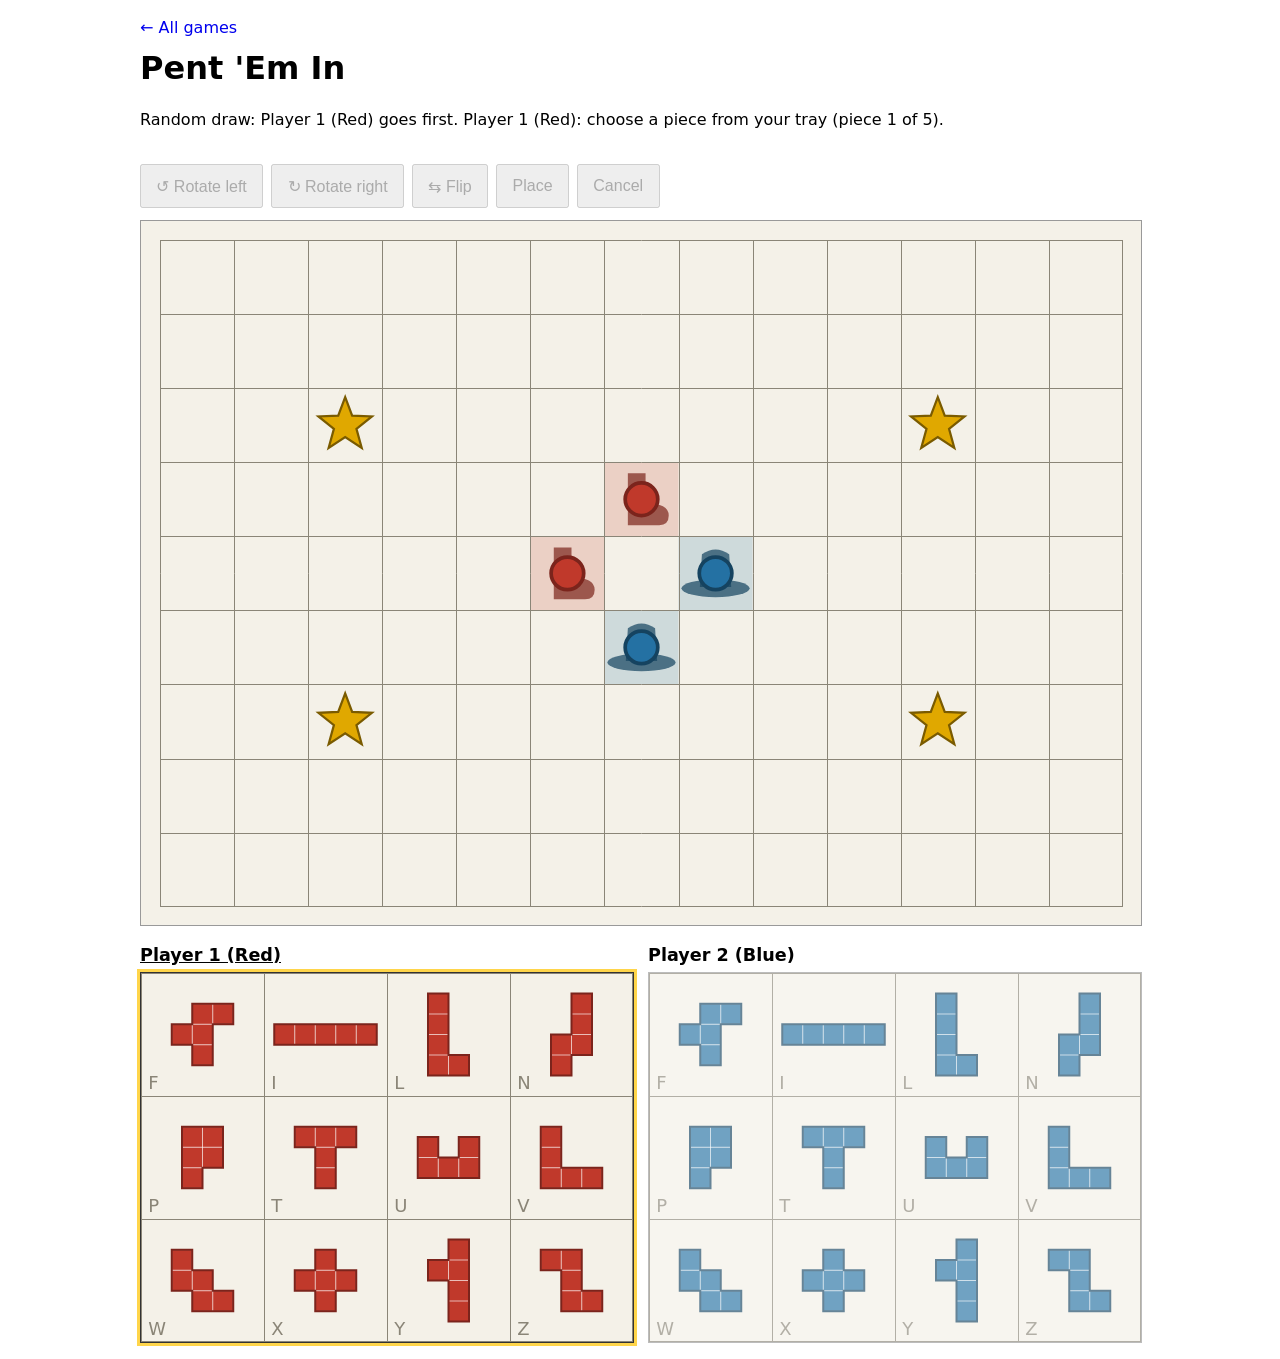
==== pent_em_in/index.html @ 4a26c621 "Updated board render" ====
<!DOCTYPE html>
<html lang="en">
<head>
  <meta charset="UTF-8">
  <meta name="viewport" content="width=device-width, initial-scale=1.0">
  <title>Pent 'Em In</title>
  <link rel="stylesheet" href="css/style.css">
</head>
<body>
  <header>
    <a href="../">&larr; All games</a>
    <h1>Pent 'Em In</h1>
  </header>

  <main>
    <p id="status" aria-live="polite">Loading...</p>

    <div class="controls">
      <button type="button" id="btn-rotate-left" title="Rotate counterclockwise (Shift+R)">&#8634; Rotate left</button>
      <button type="button" id="btn-rotate-right" title="Rotate clockwise (R)">&#8635; Rotate right</button>
      <button type="button" id="btn-flip" title="Flip left to right (F)">&#8646; Flip</button>
      <button type="button" id="btn-place" title="Place the piece where the preview is">Place</button>
      <button type="button" id="btn-cancel" title="Put the piece back (Esc)">Cancel</button>
    </div>

    <div class="board-wrapper">
      <canvas id="board" width="1350" height="950" role="img" aria-label="Pent 'Em In game board"></canvas>
    </div>

    <section class="trays">
      <div class="tray" id="tray-box-1">
        <h2 id="tray-title-1">Player 1</h2>
        <canvas id="tray-1" role="img" aria-label="Player 1 piece tray"></canvas>
      </div>
      <div class="tray" id="tray-box-2">
        <h2 id="tray-title-2">Player 2</h2>
        <canvas id="tray-2" role="img" aria-label="Player 2 piece tray"></canvas>
      </div>
    </section>
  </main>

  <script type="module" src="js/main.js"></script>
</body>
</html>
---- pent_em_in/css/style.css ----
/* Page layout and buttons. The board and trays are drawn on canvases by js/renderer.js. */

body {
  font-family: system-ui, sans-serif;
  max-width: 1000px;
  margin: 0 auto;
  padding: 1rem;
  line-height: 1.5;
}

header a {
  text-decoration: none;
}

h1 {
  margin: 0.25rem 0 1rem;
}

h2 {
  margin: 0 0 0.25rem;
  font-size: 1.1rem;
}

#status {
  min-height: 3em; /* room for two lines so the board doesn't jump around */
  margin: 0 0 0.5rem;
}

/* Rotate, flip, place, and cancel. Big enough to tap. */
.controls {
  display: flex;
  flex-wrap: wrap;
  gap: 0.5rem;
  margin-bottom: 0.75rem;
}

.controls button {
  min-height: 44px;
  padding: 0 0.9rem;
  font-size: 1rem;
}

/* The canvases shrink to fit narrow screens and keep their shapes. */
.board-wrapper {
  width: 100%;
}

canvas {
  display: block;
  width: 100%;
  height: auto;
  background: #f4f1e8;
  border: 1px solid #999;
  touch-action: manipulation; /* taps work, and dragging still scrolls the page */
}

#board {
  aspect-ratio: 13.5 / 9.5; /* 13 x 9 squares plus a margin of 0.25 square on each side */
}

/* Two piece trays side by side, stacking on narrow screens. */
.trays {
  display: flex;
  flex-wrap: wrap;
  gap: 1rem;
  margin-top: 1rem;
}

.tray {
  flex: 1 1 320px;
}

.tray canvas {
  aspect-ratio: 4 / 3; /* 4 columns x 3 rows of shapes */
  opacity: 0.65;
}

/* Whose turn it is to pick a piece. */
.tray.active h2 {
  text-decoration: underline;
}

.tray.active canvas {
  opacity: 1;
  border-color: #333;
  box-shadow: 0 0 0 3px #ffd54a;
}
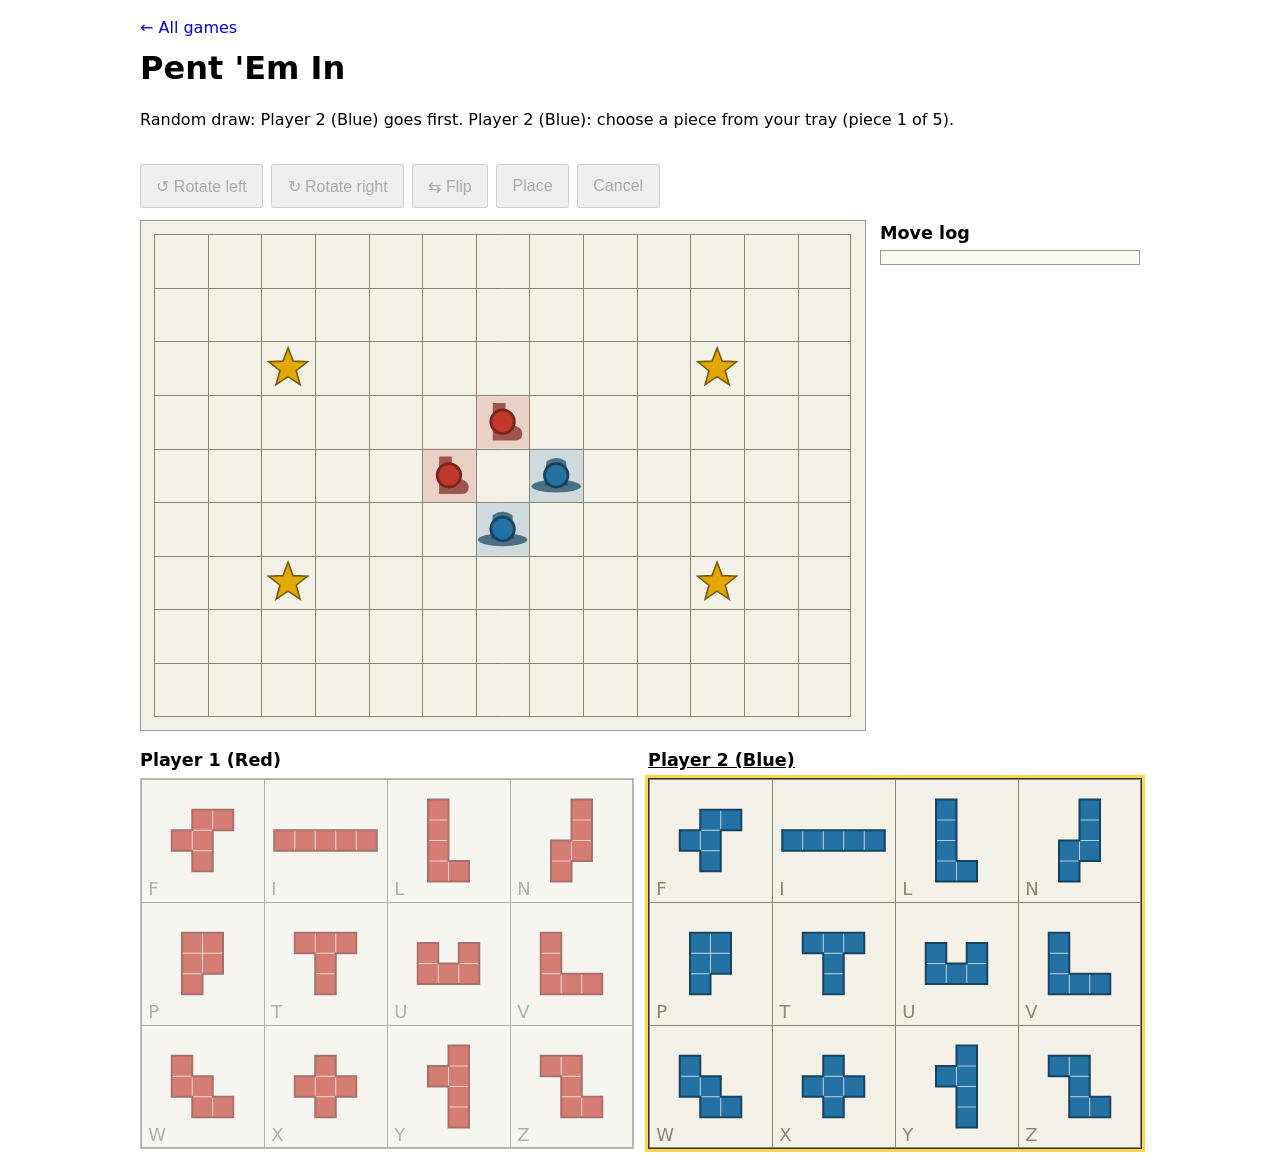
==== commit d2b10caa: "Updated to Phase 4" ====
--- a/pent_em_in/index.html
+++ b/pent_em_in/index.html
@@ -15,7 +15,8 @@
   <main>
     <p id="status" aria-live="polite">Loading...</p>
 
-    <div class="controls">
+    <!-- Placement phase controls -->
+    <div class="controls" id="placement-controls">
       <button type="button" id="btn-rotate-left" title="Rotate counterclockwise (Shift+R)">&#8634; Rotate left</button>
       <button type="button" id="btn-rotate-right" title="Rotate clockwise (R)">&#8635; Rotate right</button>
       <button type="button" id="btn-flip" title="Flip left to right (F)">&#8646; Flip</button>
@@ -23,11 +24,31 @@
       <button type="button" id="btn-cancel" title="Put the piece back (Esc)">Cancel</button>
     </div>
 
-    <div class="board-wrapper">
-      <canvas id="board" width="1350" height="950" role="img" aria-label="Pent 'Em In game board"></canvas>
+    <!-- Movement phase controls -->
+    <div class="controls" id="movement-controls" hidden>
+      <button type="button" id="btn-slide" title="Slide the selected piece in a straight line">Slide</button>
+      <button type="button" id="btn-rotate" title="Rotate the selected piece around one of its outer corners">Rotate</button>
+      <button type="button" id="btn-flip-piece" title="Flip the selected piece over one of its four sides">Flip</button>
+      <span class="control-group" aria-label="Turn">
+        <button type="button" id="btn-turn-90">&#8635; 90&deg;</button>
+        <button type="button" id="btn-turn-180">&#8635; 180&deg;</button>
+        <button type="button" id="btn-turn-270">&#8635; 270&deg;</button>
+      </span>
+      <button type="button" id="btn-move-cancel" title="Deselect (Esc)">Deselect</button>
     </div>
 
-    <section class="trays">
+    <div class="play-area">
+      <div class="board-wrapper">
+        <canvas id="board" width="1350" height="950" role="img" aria-label="Pent 'Em In game board"></canvas>
+      </div>
+
+      <aside class="log-panel">
+        <h2>Move log</h2>
+        <div class="log-scroll"><ol id="move-log"></ol></div>
+      </aside>
+    </div>
+
+    <section class="trays" id="trays">
       <div class="tray" id="tray-box-1">
         <h2 id="tray-title-1">Player 1</h2>
         <canvas id="tray-1" role="img" aria-label="Player 1 piece tray"></canvas>
--- a/pent_em_in/css/style.css
+++ b/pent_em_in/css/style.css
@@ -1,4 +1,9 @@
 /* Page layout and buttons. The board and trays are drawn on canvases by js/renderer.js. */
+
+/* The hidden attribute must win over the display rules below. */
+[hidden] {
+  display: none !important;
+}
 
 body {
   font-family: system-ui, sans-serif;
@@ -40,9 +45,48 @@
   font-size: 1rem;
 }
 
+/* Wider than a hand: keep the turn buttons together. */
+.control-group {
+  display: inline-flex;
+  gap: 0.25rem;
+}
+
+/* A button that is the current choice. */
+.controls button.active {
+  background: #ffd54a;
+  border-color: #7a5b00;
+}
+
+/* The board, with the move log beside it (below it on narrow screens). */
+.play-area {
+  display: flex;
+  flex-wrap: wrap;
+  gap: 1rem;
+  align-items: flex-start;
+}
+
 /* The canvases shrink to fit narrow screens and keep their shapes. */
 .board-wrapper {
-  width: 100%;
+  flex: 1 1 500px;
+  min-width: 0;
+}
+
+.log-panel {
+  flex: 1 1 200px;
+  max-width: 260px;
+}
+
+.log-scroll {
+  max-height: 22rem;
+  overflow-y: auto;
+  border: 1px solid #999;
+  background: #fbfaf5;
+}
+
+.log-panel ol {
+  margin: 0;
+  padding: 0.4rem 0.5rem 0.4rem 2rem;
+  font-size: 0.85rem;
 }
 
 canvas {
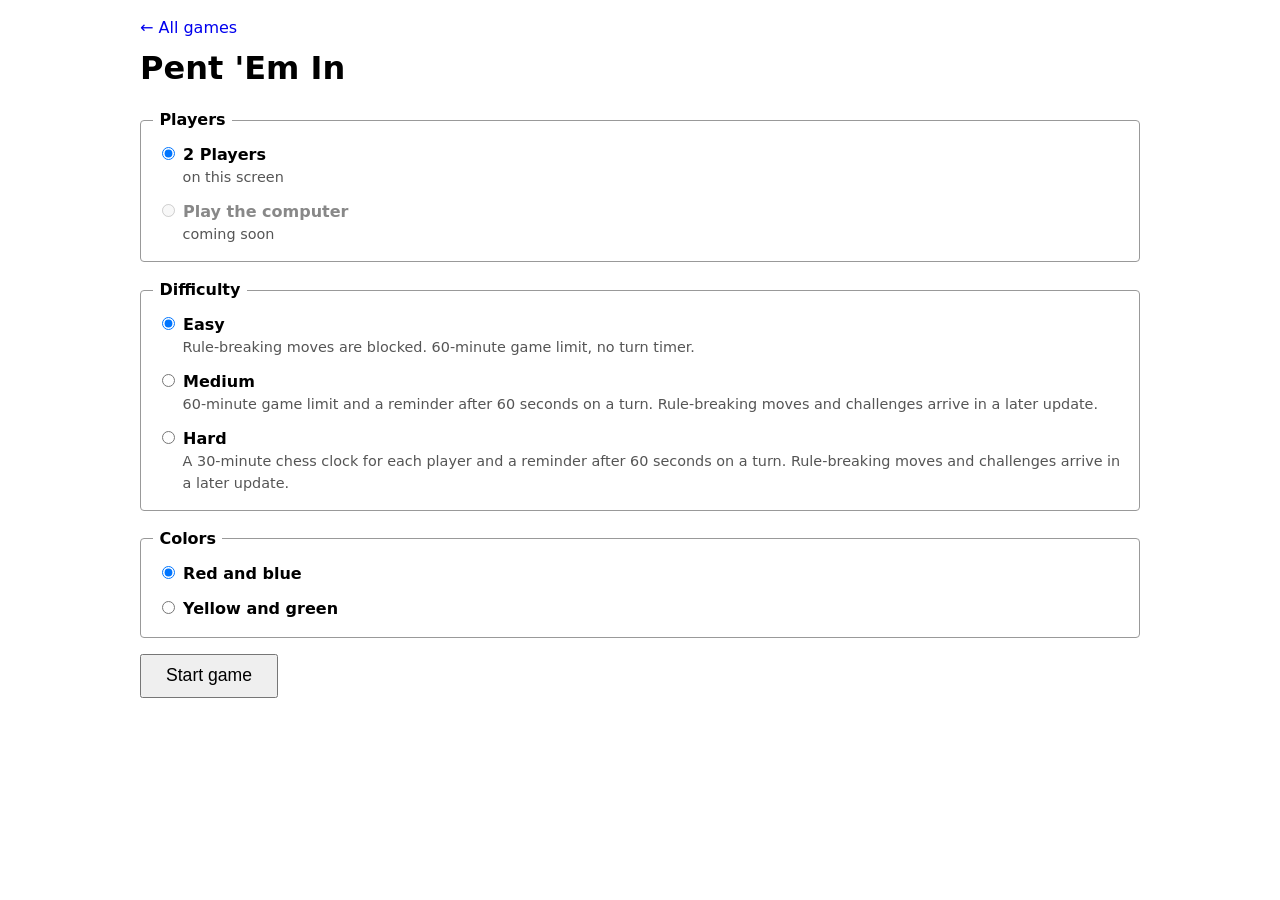
==== commit 2d2e0587: "Phase 5 development" ====
--- a/pent_em_in/index.html
+++ b/pent_em_in/index.html
@@ -12,52 +12,109 @@
     <h1>Pent 'Em In</h1>
   </header>
 
-  <main>
+  <!-- The start screen -->
+  <section id="menu">
+    <form>
+      <fieldset>
+        <legend>Players</legend>
+        <label class="choice"><input type="radio" name="players" value="2" checked> <strong>2 Players</strong> <span>on this screen</span></label>
+        <label class="choice disabled"><input type="radio" name="players" value="cpu" disabled> <strong>Play the computer</strong> <span>coming soon</span></label>
+      </fieldset>
+
+      <fieldset>
+        <legend>Difficulty</legend>
+        <label class="choice"><input type="radio" name="difficulty" value="easy" checked> <strong>Easy</strong>
+          <span>Rule-breaking moves are blocked. 60-minute game limit, no turn timer.</span></label>
+        <label class="choice"><input type="radio" name="difficulty" value="medium"> <strong>Medium</strong>
+          <span>60-minute game limit and a reminder after 60 seconds on a turn. Rule-breaking moves and challenges arrive in a later update.</span></label>
+        <label class="choice"><input type="radio" name="difficulty" value="hard"> <strong>Hard</strong>
+          <span>A 30-minute chess clock for each player and a reminder after 60 seconds on a turn. Rule-breaking moves and challenges arrive in a later update.</span></label>
+      </fieldset>
+
+      <fieldset>
+        <legend>Colors</legend>
+        <label class="choice"><input type="radio" name="colors" value="red-blue" checked> <strong>Red and blue</strong></label>
+        <label class="choice"><input type="radio" name="colors" value="yellow-green"> <strong>Yellow and green</strong></label>
+      </fieldset>
+
+      <button type="submit" id="btn-start">Start game</button>
+    </form>
+  </section>
+
+  <!-- The game -->
+  <main id="game" hidden>
     <p id="status" aria-live="polite">Loading...</p>
 
-    <!-- Placement phase controls -->
-    <div class="controls" id="placement-controls">
-      <button type="button" id="btn-rotate-left" title="Rotate counterclockwise (Shift+R)">&#8634; Rotate left</button>
-      <button type="button" id="btn-rotate-right" title="Rotate clockwise (R)">&#8635; Rotate right</button>
-      <button type="button" id="btn-flip" title="Flip left to right (F)">&#8646; Flip</button>
-      <button type="button" id="btn-place" title="Place the piece where the preview is">Place</button>
-      <button type="button" id="btn-cancel" title="Put the piece back (Esc)">Cancel</button>
+    <!-- Shown when the game ends -->
+    <section id="gameover" class="gameover" hidden>
+      <h2 id="gameover-title"></h2>
+      <p id="gameover-detail"></p>
+      <button type="button" id="btn-play-again">Play again</button>
+      <button type="button" id="btn-back-to-menu">Back to menu</button>
+    </section>
+
+    <!-- The clocks -->
+    <div class="clock-bar">
+      <span id="clock-game"></span>
+      <span id="clock-player-1" class="clock-player"></span>
+      <span id="clock-player-2" class="clock-player"></span>
+      <span id="clock-turn"></span>
+      <button type="button" id="btn-pause">Pause</button>
+      <label id="sound-option" class="sound-option"><input type="checkbox" id="sound-toggle"> Beep for the turn reminder</label>
     </div>
 
-    <!-- Movement phase controls -->
-    <div class="controls" id="movement-controls" hidden>
-      <button type="button" id="btn-slide" title="Slide the selected piece in a straight line">Slide</button>
-      <button type="button" id="btn-rotate" title="Rotate the selected piece around one of its outer corners">Rotate</button>
-      <button type="button" id="btn-flip-piece" title="Flip the selected piece over one of its four sides">Flip</button>
-      <span class="control-group" aria-label="Turn">
-        <button type="button" id="btn-turn-90">&#8635; 90&deg;</button>
-        <button type="button" id="btn-turn-180">&#8635; 180&deg;</button>
-        <button type="button" id="btn-turn-270">&#8635; 270&deg;</button>
-      </span>
-      <button type="button" id="btn-move-cancel" title="Deselect (Esc)">Deselect</button>
-    </div>
+    <!-- Shown instead of the board while paused -->
+    <section id="pause-banner" class="gameover" hidden>
+      <h2>Paused</h2>
+      <p>The clocks are stopped and the board is hidden.</p>
+      <button type="button" id="btn-resume">Resume</button>
+    </section>
 
-    <div class="play-area">
-      <div class="board-wrapper">
-        <canvas id="board" width="1350" height="950" role="img" aria-label="Pent 'Em In game board"></canvas>
+    <div id="game-view">
+      <!-- Placement phase controls -->
+      <div class="controls" id="placement-controls">
+        <button type="button" id="btn-rotate-left" title="Rotate counterclockwise (Shift+R)">&#8634; Rotate left</button>
+        <button type="button" id="btn-rotate-right" title="Rotate clockwise (R)">&#8635; Rotate right</button>
+        <button type="button" id="btn-flip" title="Flip left to right (F)">&#8646; Flip</button>
+        <button type="button" id="btn-place" title="Place the piece where the preview is">Place</button>
+        <button type="button" id="btn-cancel" title="Put the piece back (Esc)">Cancel</button>
       </div>
 
-      <aside class="log-panel">
-        <h2>Move log</h2>
-        <div class="log-scroll"><ol id="move-log"></ol></div>
-      </aside>
+      <!-- Movement phase controls -->
+      <div class="controls" id="movement-controls" hidden>
+        <button type="button" id="btn-slide" title="Slide the selected piece in a straight line">Slide</button>
+        <button type="button" id="btn-rotate" title="Rotate the selected piece around one of its outer corners">Rotate</button>
+        <button type="button" id="btn-flip-piece" title="Flip the selected piece over one of its four sides">Flip</button>
+        <span class="control-group" aria-label="Turn">
+          <button type="button" id="btn-turn-90">&#8635; 90&deg;</button>
+          <button type="button" id="btn-turn-180">&#8635; 180&deg;</button>
+          <button type="button" id="btn-turn-270">&#8635; 270&deg;</button>
+        </span>
+        <button type="button" id="btn-move-cancel" title="Deselect (Esc)">Deselect</button>
+      </div>
+
+      <div class="play-area">
+        <div class="board-wrapper">
+          <canvas id="board" width="1350" height="950" role="img" aria-label="Pent 'Em In game board"></canvas>
+        </div>
+
+        <aside class="log-panel">
+          <h2>Move log</h2>
+          <div class="log-scroll"><ol id="move-log"></ol></div>
+        </aside>
+      </div>
+
+      <section class="trays" id="trays">
+        <div class="tray" id="tray-box-1">
+          <h2 id="tray-title-1">Player 1</h2>
+          <canvas id="tray-1" role="img" aria-label="Player 1 piece tray"></canvas>
+        </div>
+        <div class="tray" id="tray-box-2">
+          <h2 id="tray-title-2">Player 2</h2>
+          <canvas id="tray-2" role="img" aria-label="Player 2 piece tray"></canvas>
+        </div>
+      </section>
     </div>
-
-    <section class="trays" id="trays">
-      <div class="tray" id="tray-box-1">
-        <h2 id="tray-title-1">Player 1</h2>
-        <canvas id="tray-1" role="img" aria-label="Player 1 piece tray"></canvas>
-      </div>
-      <div class="tray" id="tray-box-2">
-        <h2 id="tray-title-2">Player 2</h2>
-        <canvas id="tray-2" role="img" aria-label="Player 2 piece tray"></canvas>
-      </div>
-    </section>
   </main>
 
   <script type="module" src="js/main.js"></script>
--- a/pent_em_in/css/style.css
+++ b/pent_em_in/css/style.css
@@ -129,3 +129,100 @@
   border-color: #333;
   box-shadow: 0 0 0 3px #ffd54a;
 }
+
+/* ---- Start screen ---- */
+
+#menu fieldset {
+  margin: 0 0 1rem;
+  border: 1px solid #999;
+  border-radius: 4px;
+}
+
+#menu legend {
+  font-weight: bold;
+  padding: 0 0.4rem;
+}
+
+.choice {
+  display: block;
+  padding: 0.35rem 0.25rem;
+  cursor: pointer;
+}
+
+.choice span {
+  display: block;
+  margin-left: 1.6rem;
+  font-size: 0.9rem;
+  color: #555;
+}
+
+.choice.disabled {
+  color: #888;
+  cursor: not-allowed;
+}
+
+#btn-start {
+  min-height: 44px;
+  padding: 0 1.5rem;
+  font-size: 1.1rem;
+}
+
+/* ---- Clocks ---- */
+
+.clock-bar {
+  display: flex;
+  flex-wrap: wrap;
+  align-items: center;
+  gap: 0.5rem 1rem;
+  margin-bottom: 0.75rem;
+  font-variant-numeric: tabular-nums;
+}
+
+.clock-bar button {
+  min-height: 36px;
+}
+
+.clock-player.running {
+  font-weight: bold;
+  text-decoration: underline;
+}
+
+.sound-option {
+  font-size: 0.9rem;
+}
+
+/* The turn reminder flashes until the turn ends. */
+#clock-turn.alert {
+  font-weight: bold;
+  color: #8a1c00;
+  animation: flash 1s step-start infinite;
+}
+
+@keyframes flash {
+  50% { background: #ffd54a; }
+}
+
+/* ---- Game over and paused ---- */
+
+.gameover {
+  margin: 0 0 0.75rem;
+  padding: 0.75rem 1rem;
+  border: 2px solid #333;
+  border-radius: 4px;
+  background: #fff1a8;
+}
+
+.gameover h2 {
+  margin: 0 0 0.25rem;
+  font-size: 1.4rem;
+}
+
+.gameover p {
+  margin: 0 0 0.5rem;
+}
+
+.gameover button {
+  min-height: 44px;
+  padding: 0 1rem;
+  font-size: 1rem;
+}
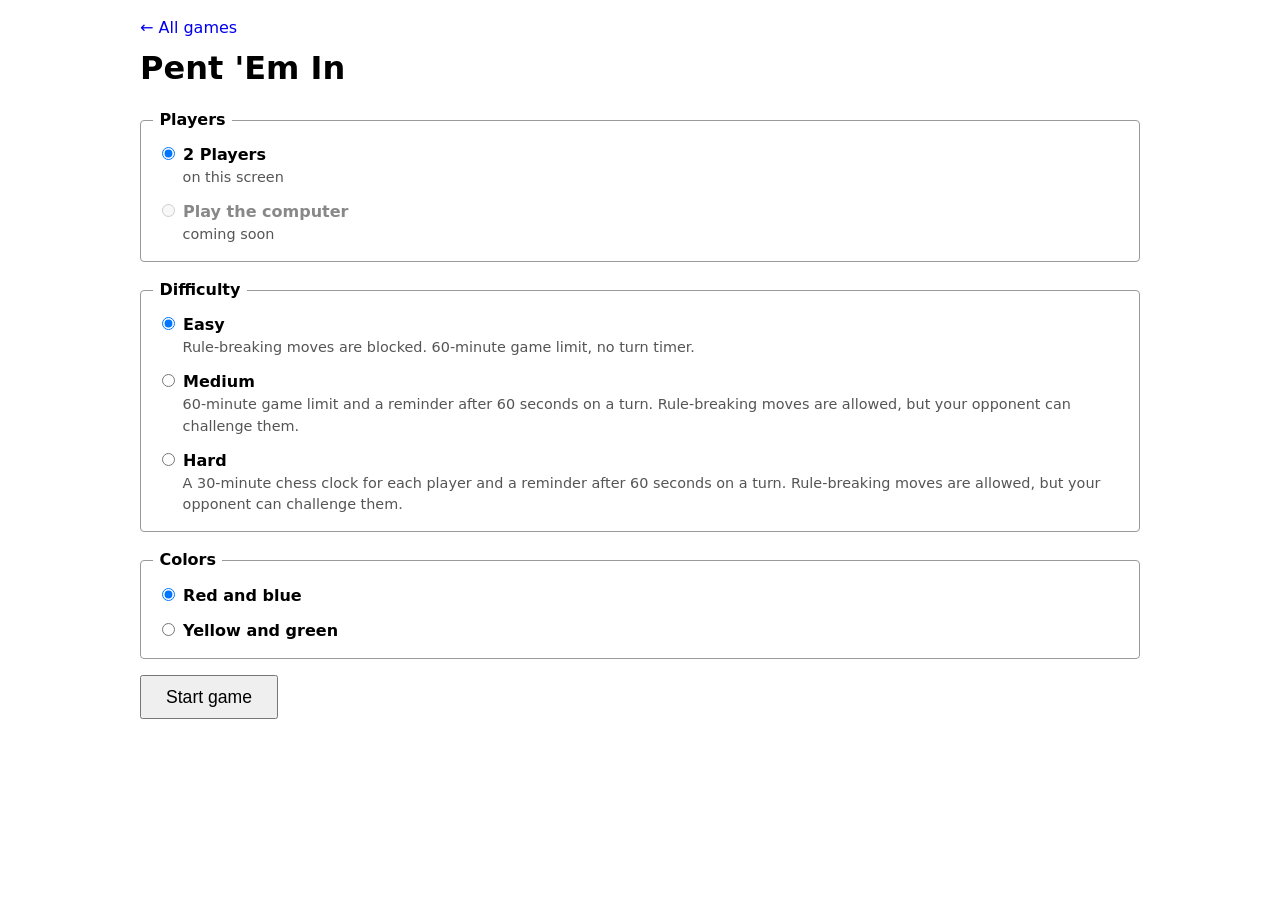
==== commit 0b00f455: "Phase 6 development" ====
--- a/pent_em_in/index.html
+++ b/pent_em_in/index.html
@@ -26,9 +26,9 @@
         <label class="choice"><input type="radio" name="difficulty" value="easy" checked> <strong>Easy</strong>
           <span>Rule-breaking moves are blocked. 60-minute game limit, no turn timer.</span></label>
         <label class="choice"><input type="radio" name="difficulty" value="medium"> <strong>Medium</strong>
-          <span>60-minute game limit and a reminder after 60 seconds on a turn. Rule-breaking moves and challenges arrive in a later update.</span></label>
+          <span>60-minute game limit and a reminder after 60 seconds on a turn. Rule-breaking moves are allowed, but your opponent can challenge them.</span></label>
         <label class="choice"><input type="radio" name="difficulty" value="hard"> <strong>Hard</strong>
-          <span>A 30-minute chess clock for each player and a reminder after 60 seconds on a turn. Rule-breaking moves and challenges arrive in a later update.</span></label>
+          <span>A 30-minute chess clock for each player and a reminder after 60 seconds on a turn. Rule-breaking moves are allowed, but your opponent can challenge them.</span></label>
       </fieldset>
 
       <fieldset>
@@ -51,6 +51,10 @@
       <p id="gameover-detail"></p>
       <button type="button" id="btn-play-again">Play again</button>
       <button type="button" id="btn-back-to-menu">Back to menu</button>
+      <p id="gameover-challenge" class="win-challenge" hidden>
+        <button type="button" id="btn-challenge-win">Challenge the winning move</button>
+        If the last move broke a rule, you win instead. Otherwise the win stands.
+      </p>
     </section>
 
     <!-- The clocks -->
@@ -71,6 +75,22 @@
     </section>
 
     <div id="game-view">
+      <!-- Challenges (Medium and Hard) -->
+      <div class="challenge-bar" id="challenge-bar" hidden>
+        <button type="button" id="btn-challenge" title="Challenge the opponent's last turn, before you move">Challenge last turn</button>
+        <span id="strikes"></span>
+      </div>
+
+      <section class="panel" id="challenge-panel" hidden>
+        <h2>Which rule did the last turn break?</h2>
+        <div class="choice-buttons" id="challenge-list"></div>
+        <button type="button" id="btn-challenge-cancel">Never mind</button>
+      </section>
+
+      <section class="panel" id="decision-panel" hidden>
+        <div class="choice-buttons" id="decision-buttons"></div>
+      </section>
+
       <!-- Placement phase controls -->
       <div class="controls" id="placement-controls">
         <button type="button" id="btn-rotate-left" title="Rotate counterclockwise (Shift+R)">&#8634; Rotate left</button>
--- a/pent_em_in/css/style.css
+++ b/pent_em_in/css/style.css
@@ -226,3 +226,57 @@
   padding: 0 1rem;
   font-size: 1rem;
 }
+
+/* ---- Challenges ---- */
+
+.challenge-bar {
+  display: flex;
+  flex-wrap: wrap;
+  align-items: center;
+  gap: 0.5rem 1rem;
+  margin-bottom: 0.75rem;
+  font-size: 0.9rem;
+}
+
+.challenge-bar button {
+  min-height: 44px;
+  padding: 0 1rem;
+  font-size: 1rem;
+}
+
+.panel {
+  margin: 0 0 0.75rem;
+  padding: 0.75rem 1rem;
+  border: 2px solid #333;
+  border-radius: 4px;
+  background: #fbfaf5;
+}
+
+.panel h2 {
+  margin: 0 0 0.5rem;
+}
+
+.choice-buttons {
+  display: flex;
+  flex-direction: column;
+  align-items: flex-start;
+  gap: 0.4rem;
+  margin-bottom: 0.5rem;
+}
+
+.choice-buttons button,
+.panel > button {
+  min-height: 44px;
+  padding: 0.3rem 1rem;
+  font-size: 1rem;
+  text-align: left;
+}
+
+.win-challenge {
+  font-size: 0.9rem;
+}
+
+.win-challenge button {
+  display: block;
+  margin-bottom: 0.25rem;
+}
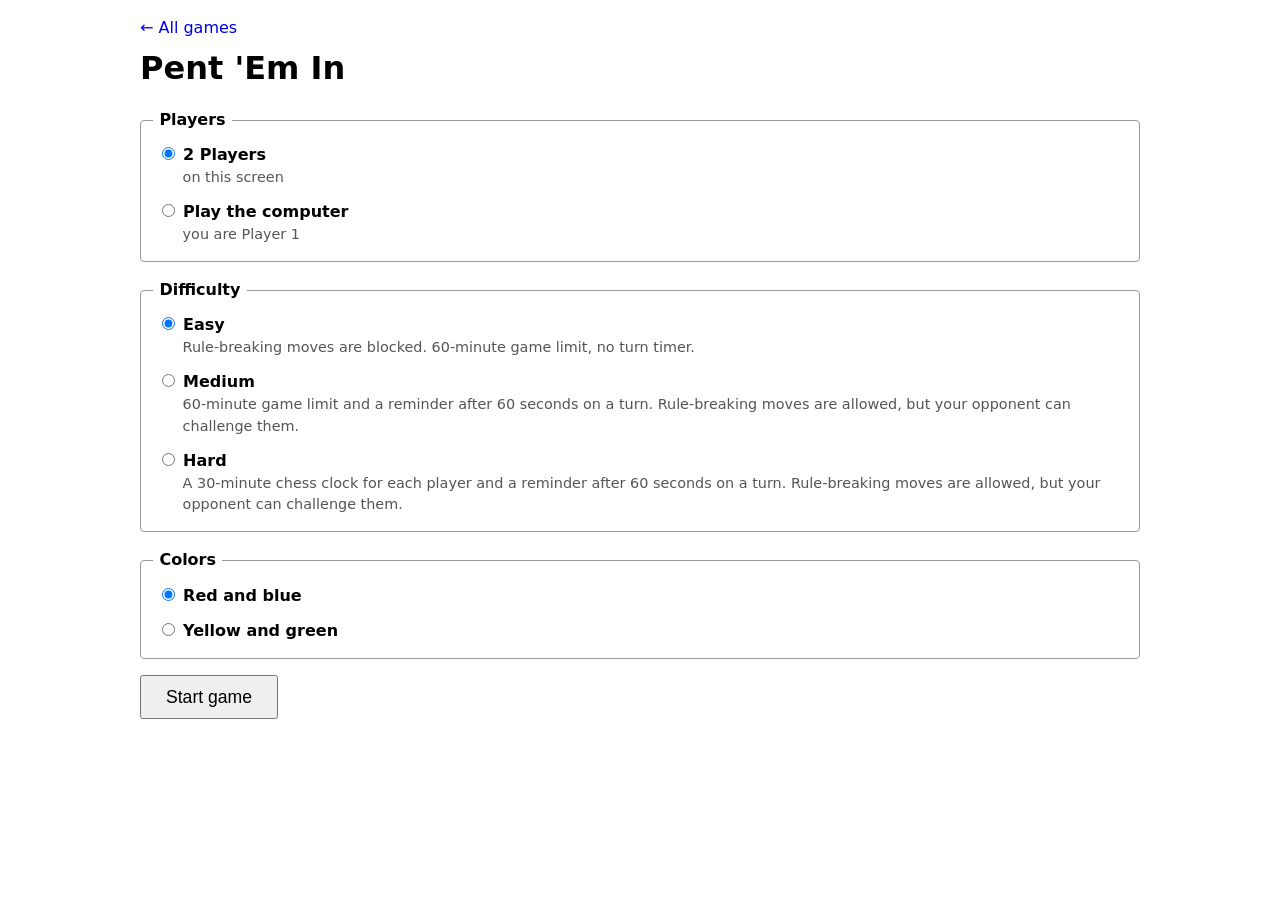
==== commit 54dc2ac6: "Phase 7 development" ====
--- a/pent_em_in/index.html
+++ b/pent_em_in/index.html
@@ -18,7 +18,14 @@
       <fieldset>
         <legend>Players</legend>
         <label class="choice"><input type="radio" name="players" value="2" checked> <strong>2 Players</strong> <span>on this screen</span></label>
-        <label class="choice disabled"><input type="radio" name="players" value="cpu" disabled> <strong>Play the computer</strong> <span>coming soon</span></label>
+        <label class="choice"><input type="radio" name="players" value="cpu"> <strong>Play the computer</strong> <span>you are Player 1</span></label>
+      </fieldset>
+
+      <fieldset id="first-choice" hidden>
+        <legend>Who goes first</legend>
+        <label class="choice"><input type="radio" name="first" value="random" checked> <strong>Random draw</strong></label>
+        <label class="choice"><input type="radio" name="first" value="you"> <strong>You</strong></label>
+        <label class="choice"><input type="radio" name="first" value="computer"> <strong>The computer</strong></label>
       </fieldset>
 
       <fieldset>
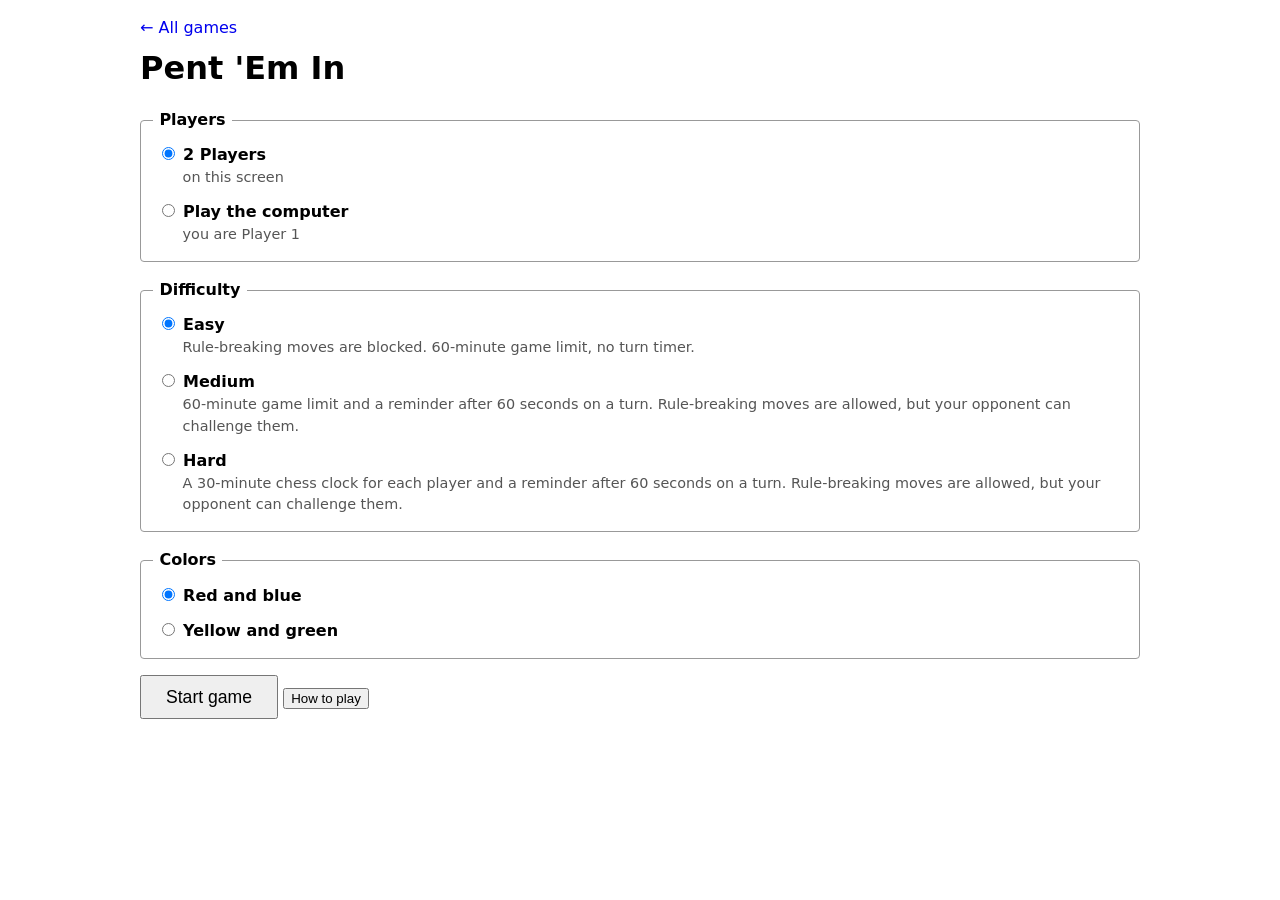
==== commit 932bc47e: "Phase 10 Development" ====
--- a/pent_em_in/index.html
+++ b/pent_em_in/index.html
@@ -45,8 +45,16 @@
       </fieldset>
 
       <button type="submit" id="btn-start">Start game</button>
+      <button type="button" id="btn-resume-saved" hidden>Resume saved game</button>
+      <button type="button" class="open-howto">How to play</button>
     </form>
   </section>
+
+  <dialog id="howto" aria-labelledby="howto-title">
+    <h1 id="howto-title">How to play</h1>
+    <div id="howto-content" class="howto-content">Loading...</div>
+    <button type="button" id="howto-close">Close</button>
+  </dialog>
 
   <!-- The game -->
   <main id="game" hidden>
@@ -71,7 +79,11 @@
       <span id="clock-player-2" class="clock-player"></span>
       <span id="clock-turn"></span>
       <button type="button" id="btn-pause">Pause</button>
+      <button type="button" id="btn-undo" hidden>Undo</button>
+      <button type="button" class="open-howto">How to play</button>
       <label id="sound-option" class="sound-option"><input type="checkbox" id="sound-toggle"> Beep for the turn reminder</label>
+      <label class="sound-option"><input type="checkbox" id="effects-toggle" checked> Sound effects</label>
+      <label class="sound-option"><input type="checkbox" id="patterns-toggle"> Piece patterns</label>
     </div>
 
     <!-- Shown instead of the board while paused -->
@@ -122,12 +134,12 @@
 
       <div class="play-area">
         <div class="board-wrapper">
-          <canvas id="board" width="1350" height="950" role="img" aria-label="Pent 'Em In game board"></canvas>
+          <canvas id="board" tabindex="0" width="1350" height="950" role="img" aria-label="Pent 'Em In game board"></canvas>
         </div>
 
         <aside class="log-panel">
           <h2>Move log</h2>
-          <div class="log-scroll"><ol id="move-log"></ol></div>
+          <div class="log-scroll"><table id="move-log" class="move-table"></table></div>
         </aside>
       </div>
 
--- a/pent_em_in/css/style.css
+++ b/pent_em_in/css/style.css
@@ -83,10 +83,38 @@
   background: #fbfaf5;
 }
 
-.log-panel ol {
-  margin: 0;
-  padding: 0.4rem 0.5rem 0.4rem 2rem;
-  font-size: 0.85rem;
+.move-table {
+  width: 100%;
+  border-collapse: collapse;
+  font-size: 0.9rem;
+}
+
+.move-table th {
+  position: sticky;
+  top: 0;
+  padding: 0.3rem 0.5rem;
+  background: #ece8da;
+  border-bottom: 1px solid #999;
+  font-size: 0.8rem;
+  text-align: left;
+}
+
+.move-table td {
+  padding: 0.15rem 0.5rem;
+  width: 50%;
+  border-bottom: 1px solid #e6e2d4;
+}
+
+.move-table td.move {
+  font-weight: bold;
+  font-family: monospace;
+  font-size: 1rem;
+}
+
+.move-table td.event {
+  color: #666;
+  font-style: italic;
+  font-size: 0.8rem;
 }
 
 canvas {
@@ -280,3 +308,17 @@
   display: block;
   margin-bottom: 0.25rem;
 }
+
+/* Keyboard users can see where they are. */
+button:focus-visible, input:focus-visible, select:focus-visible, canvas:focus-visible, summary:focus-visible {
+  outline: 3px solid #1f6feb;
+  outline-offset: 2px;
+}
+
+/* The How to play dialog */
+#howto { width: min(46rem, 94vw); max-height: 88vh; overflow-y: auto; border: 1px solid #999; border-radius: 6px; padding: 1rem 1.25rem; }
+#howto::backdrop { background: rgba(0, 0, 0, 0.45); }
+.howto-content h2 { font-size: 1.25rem; margin: 1.2rem 0 0.4rem; }
+.howto-content h3 { font-size: 1.05rem; margin: 1rem 0 0.3rem; }
+.howto-content table { border-collapse: collapse; margin: 0.5rem 0; }
+.howto-content th, .howto-content td { border: 1px solid #bbb; padding: 0.2rem 0.5rem; text-align: left; }
